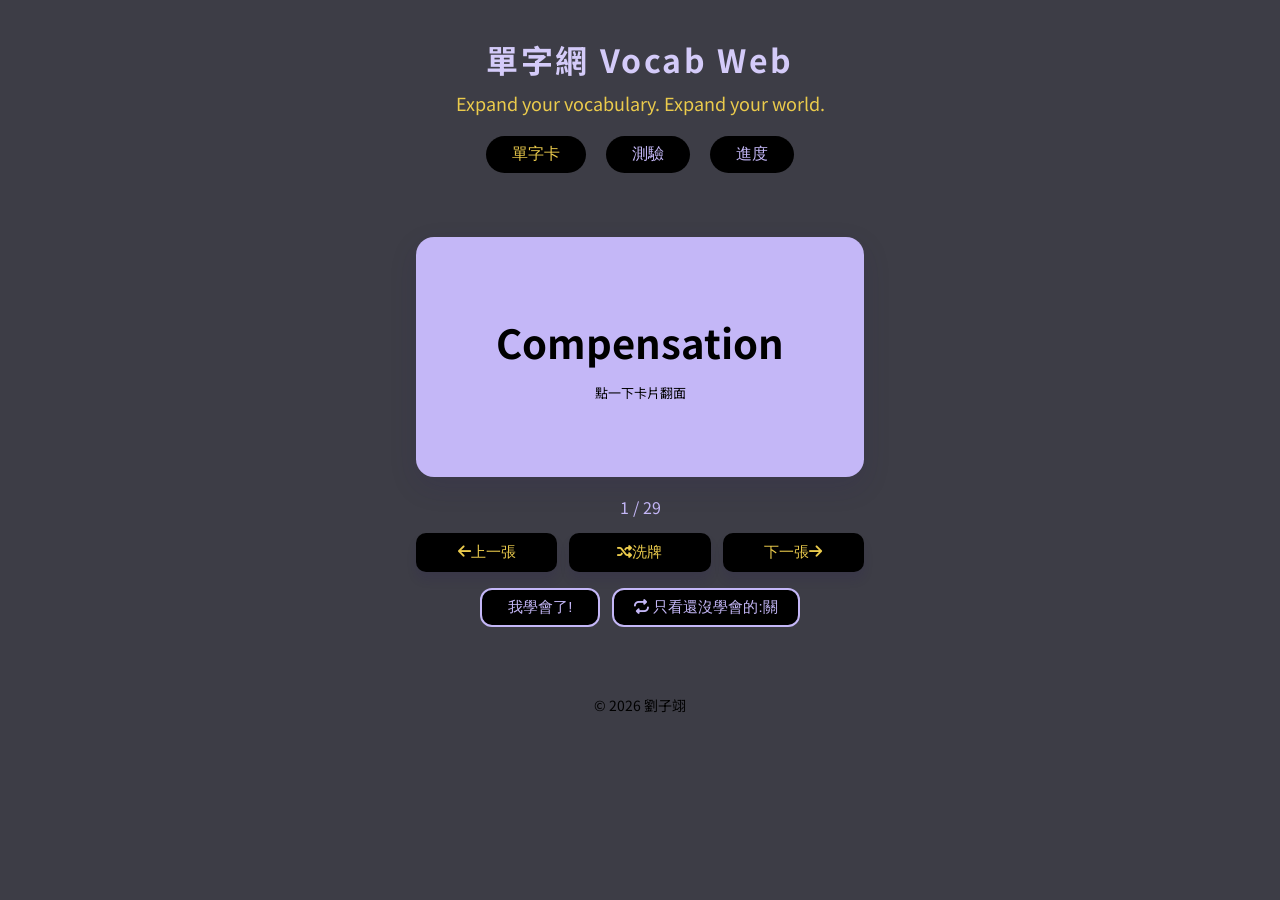
==== index.html @ 79221f8d "index" ====
<!DOCTYPE html>
<html lang="zh-Hant">
<head>
    <meta charset="UTF-8">
    <meta name="viewport" content="width=device-width, initial-scale=1.0">
    <title>vocabWeb | 英文單字學習網站</title>
    <link href="https://fonts.googleapis.com/css2?family=Noto+Sans+TC:wght@100..900&amp;family=Noto+Sans:ital,wght@0,100..900;1,100..900&amp;display=swap" rel="stylesheet">
    <link rel="stylesheet" href="style.css">
    <link rel="stylesheet" href="https://cdnjs.cloudflare.com/ajax/libs/font-awesome/6.5.2/css/all.min.css">
</head>

<body>
    <header>
        <h1>單字網 Vocab Web</h1>
        <p class="slogan">Expand your vocabulary. Expand your world.</p>
        <nav class="tab">
            <button class="tab-btn tab-btn-active" data-tab="card">單字卡</button>
            <button class="tab-btn" data-tab="quiz">測驗</button>
            <button class="tab-btn" data-tab="progress">進度</button>
        </nav>
    </header>
    <main>
        <section class="page active" id="card">
            <div class="flashcard" id="flashcard"> 
                <div class="card-inner">
                    <div class="card-face card-front">
                        <p class="en" id="cardWord">載入中...</p>
                        <p class="hint">點一下卡片翻面</p>
                    </div>
                    <div class="card-face card-back">
                        <p class="zh" id="cardMeaning"></p>
                        <p class="example" id="cardExample">,</p>
                    </div>
                </div>
            </div>
            <p class="counter" id="cardCounter"></p>
            <div class="ctrl">
                <button id="prevBtn" class="ctrlBtn"><i class="fa-solid fa-arrow-left"></i>上一張</button>
                <button id="shuffleBtn" class="ctrlBtn"><i class="fa-solid fa-shuffle"></i>洗牌</button>
                <button id="nextBtn" class="ctrlBtn">下一張<i class="fa-solid fa-arrow-right"></i></button>  
            </div>

            <div class="learn">
                <button id="learnBtn" class="learn-btn">我學會了!</button>
                <button id="reviewModeBtn" class="learn-btn"><i class="fa-solid fa-repeat"></i> 只看還沒學會的:關</button> 

            </div>
            

        </section>
        
        <section class="page" id="quiz">
            
            <div id="quizStart" class="quiz-start">
                <select id="modeSelect" class="mode-select">
                    <option value="enToZh" class="mode">英翻中</option>
                    <option value="zhToEn" class="mode">中翻英</option>
                    <option value="random" class="mode">隨機</option>
                </select>

                <p class="quiz-intro">每輪10題, 選出正確的意思</p>
                <button id="startQuizBtn" class="big-btn">開始測驗</button>
            </div>

            <div class="hidden" id="quizMain">
                <p id="quizInfo" class="quiz-info"></p>
                <p id="question" class="question"></p>

                <div id="options"></div>
                <button id="nextQBtn" class="big-btn hidden">下一題<i class="fa-solid fa-arrow-right"></i></button>
            </div>
            <div class="hidden" id="quizEnd">
                <h2>測驗結束!</h2>
                <p id="finalScore" class="final-score"></p>
                <p id="finalMsg"></p>
                <button id="restartBtn" class="big-btn">再玩一次</button>
            </div>

        </section>

        <section class="page" id="progress">
            <h2 class="progress-title">我的學習進度</h2>
            <div class="progress-bar">
                <div class="progress-fill" id="progressFill"></div>
            </div>
            <p class="progress-text" id="progressText"></p>
            <h3 class="list-title">已學會的單字</h3>
            <ul class="learned-list" id="learnedList"></ul> 
            <button class="reset-btn" id="resetBtn">清除所有紀錄</button>
        </section>

    </main>

    <footer class="end">© 2026 劉子翊</footer>

    <script src="words.js"></script>
    <script src="app.js"></script>
    <script src="quiz.js"></script>
    <script src="process.js"></script>

</body>
</body>
</html>
---- style.css ----
:root {
    --main: #c4b7f7;
    --accent: #ebcb4c;
    --bg: #3d3d46;
    --text: #000;
}

* {
    box-sizing: border-box;
    margin: 0px;
    padding: 0px;
}

body {
    font-family: "Noto Sans TC", sans-serif;
    background-color: var(--bg);
    color: var(--main);
    min-height: 100vh;
}

header {
    text-align: center;
    padding: 36px;
}

header h1 {
    color: #d4cbf9;
    letter-spacing: .08em;
}

.slogan{
    color: var(--accent);
    font-size: 18px;
    margin-top: 8px;
}

.tab {
    display: flex;
    justify-content: center;
    gap: 20px;
    margin-top: 20px;
}

.tab-btn {
    padding: 8px 26px;
    font-size: 16px;
    border: none;
    border-radius: 999px;
    background-color: var(--text);
    color: var(--main);
    cursor: pointer;
    transition: all .5s ease;
}

.tab-btn-active {
    background-color: var(--text);
    color: var(--accent);
}

.page  {
    display: none;
    max-width: 480px;
    margin: 28px auto;
    padding: 0 16px;
}

.page.active{
    display: block;
}

.sub-text {
    text-align: center;
    color: var(--text);
    padding: 60px 0;
}

.flashcard {
    perspective: 1000px;
    cursor: pointer;
}

.card-inner {
    position: relative;
    height: 240px;
    transform-style: preserve-3d;
    transition: transform .6s;
}

.flashcard.flipped .card-inner {
    transform: rotateX(180deg);
}

.card-face {
    position: absolute;
    inset: 0;
    backface-visibility: hidden;
    display: flex;
    flex-direction: column;
    justify-content: center;
    align-items: center;
    gap: 12px;
    padding: 24px;
    border-radius: 18px;
    box-shadow: 0 10px 28px rgba(41, 30, 95, 0.14);
}


.card-front {
    background-color: var(--main);
}

.card-back {
    background-color: var(--text);
    color: var(--main);
    transform: rotateX(180deg);
}

.en {
    font-size: 40px;
    font-weight: 700;
    color: var(--text);
}

.hint {
    font-size: 13px;
    color: var(--text);
}

.zh {
    font-size: 30px;
    font-weight: 700;
}

.example {
    font-size: 15px;
    color: var(--main);
    text-align: center;
    line-height: 1.8;
}

.counter {
    text-align: center;
    color: var(--main);
    margin-top: 18px;
}

.ctrl {
    display: flex;
    justify-content: center;
    gap: 12px;
    margin-top: 14px;
    display: grid;
    grid-template-columns: repeat(3, 1fr);
}

.ctrlBtn {
    padding: 10px 20px;
    font-size: 15px;
    border: none;
    border-radius: 10px;
    background-color: var(--text);
    color: var(--accent);
    cursor: pointer;
    box-shadow: 0 8px 10px rgba(41, 30, 95, 0.14);
    transition: transform .15s;
}

.ctrlBtn:hover {
    transform: translateY(-2px);
}

.learn {
    display: flex;
    justify-content: center;
    align-items: center;
    gap: 12px;
    margin-top: 16px;
}
.learn-btn {
    min-width: 120px;
    display: inline-block;
    white-space: nowrap;
    width: fit-content;
    padding: 8px 20px;
    font-size: 15px;
    border: 2px solid var(--main);
    border-radius: 12px;
    background-color: var(--text);
    color: var(--main);
    cursor: pointer;
    transition: all .25s ease;
    
}

.learn-btn:hover {
    transform: translateY(-2px);
}




.hidden {
    display: none;
}

.quiz-start {
    padding: 60px;
    background: linear-gradient(var(--main) 20%, #8c88ae 80%);
        border-radius: 12px;
}

.quiz-intro {
    text-align: center;
    color: var(--text);
    margin: 10px 0;
}

.mode-select {
    background-color: #333;
    color: var(--accent);
    padding: 8px 8px;
    margin-bottom: 10px;
    width: fit-content;
    margin-left: -20px;

}

select{
    color: var(--main);
}

/* select option:hover, select option:focus {
    color: var(--main);
} */

.quiz-info {
    text-align: center;
    color: var(--text);
    font-size: 14px;
}



.question {
    text-align: center;
    font-size: 40px;
    font-weight: 700;
    color: var(--main);
    margin: 18px 0 24px;
}

#options {
    display: grid;
    gap: 12px;
}

.option {
    padding: 14px 18px;
    font-size: 18px;
    text-align: left;

    background-color: var(--text);
    color: var(--accent);
    border: 2px solid var(--bg);
    border-radius: 12px;
    cursor: pointer;
    transition: all .2s;
}

.option:hover{
    border-color: var(--text);
}

.option.correct {
    background-color: #0a1900;
    border-color: green;
    color: var(--accent);
}

.option.wrong {
    background-color: #140000;
    border-color: rgb(213, 139, 139);
    color: var(--accent);
}

.big-btn {
    display: block;
    margin: 24px auto 0;
    padding: 12px 40px;
    font-size: 16px;
    border: none;
    border-radius: 999px;
    background-color: var(--text);
    color: var(--accent);
    cursor: pointer;
    transition: transform 0.2s ease;
}

.big-btn:hover {
    background-color: var(--accent);
    color: var(--text);
    transform: translateY(-2px);
}

.final-score {
    text-align: center;
    font-size: 40px;
    font-weight: 700;
    color: var(--accent);
}

#quizEnd h2, #quizEnd p {
    text-align: center;
}



.progress-title {
    text-align: center;
    margin-bottom: 18px;
    font-size: 30px;
    color: var(--main);
}

.progress-bar {
    height: 20px;
    background-color: var(--text);
    border-radius: 999px;
    margin-bottom: 20px;
    overflow: hidden;
}

.progress-fill {
    height: 100%;
    width: 0%;
    background-color: var(--main);
    border-radius: 999px;
    transition: width .6s ease;

}

.progress-text {
    text-align: center;
    color: var(--accent);
    margin-bottom: 10px;
}

.list-title {
    color: var(--accent);
    margin: 24px 0;
}

.learned-list {
    list-style: none;
    display: flex;
    flex-wrap: wrap;
    gap: 8px;
}

.learned-list li {
    background-color: var(--accent);
    color: var(--text);
    border: 2px solid var(--main);
    padding: 4px 14px;
    border-radius: 999px;
    font-size: 14px;
}

.reset-btn {
    display: block;
    margin: 28px auto 0;
    padding: 8px 20px;
    font-size: 14px;
    border: 2px solid var(--main);
    border-radius: 8px;
    background-color: var(--text);
    color: var(--main);
    cursor: pointer;
}



footer {
    text-align: center;
    color: var(--text);
    font-size: 14px;
    padding: 40px 0 24px;
}
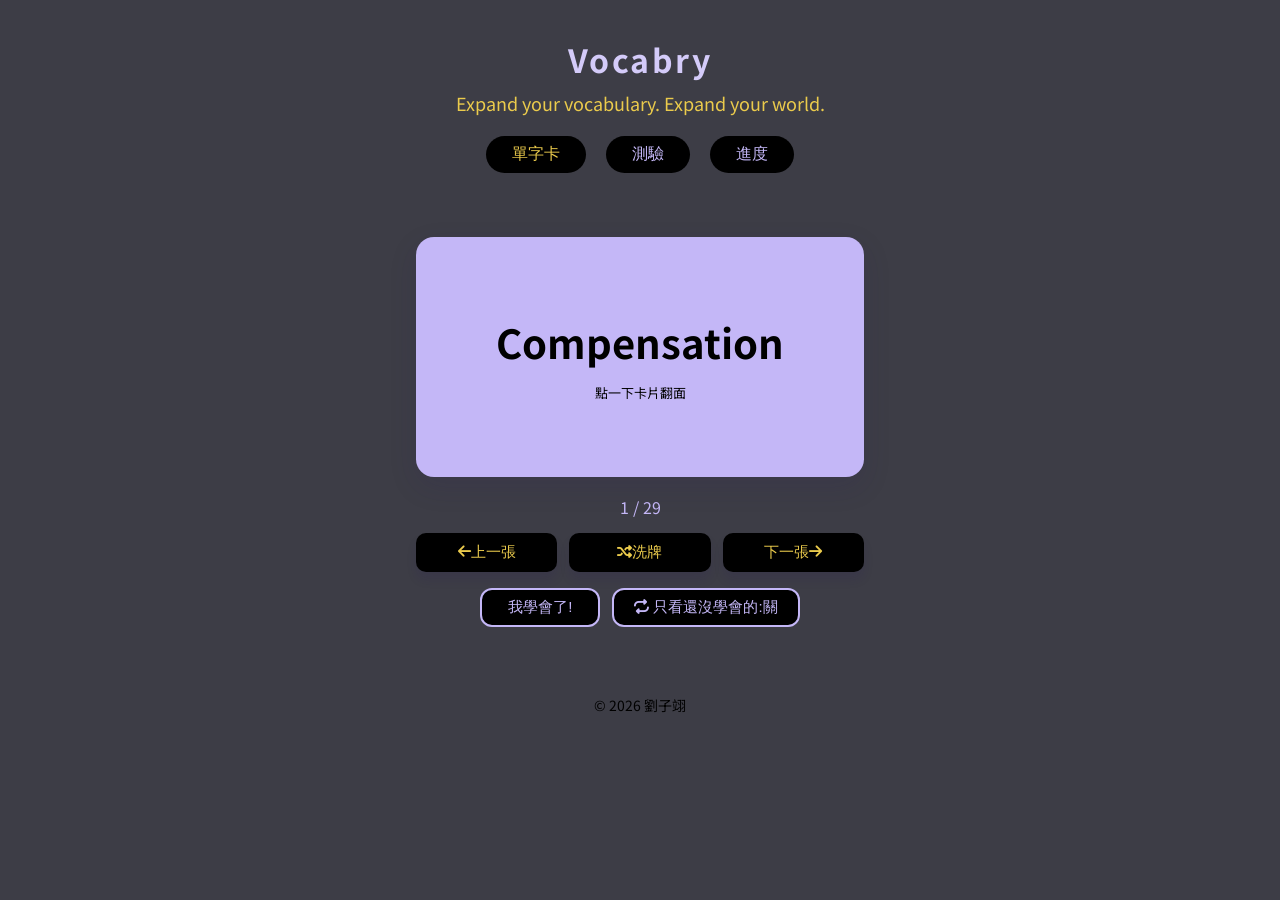
==== commit d9618b8a: "改名稱" ====
--- a/index.html
+++ b/index.html
@@ -11,7 +11,7 @@
 
 <body>
     <header>
-        <h1>單字網 Vocab Web</h1>
+        <h1>Vocabry</h1>
         <p class="slogan">Expand your vocabulary. Expand your world.</p>
         <nav class="tab">
             <button class="tab-btn tab-btn-active" data-tab="card">單字卡</button>
@@ -43,7 +43,6 @@
             <div class="learn">
                 <button id="learnBtn" class="learn-btn">我學會了!</button>
                 <button id="reviewModeBtn" class="learn-btn"><i class="fa-solid fa-repeat"></i> 只看還沒學會的:關</button> 
-
             </div>
             
 
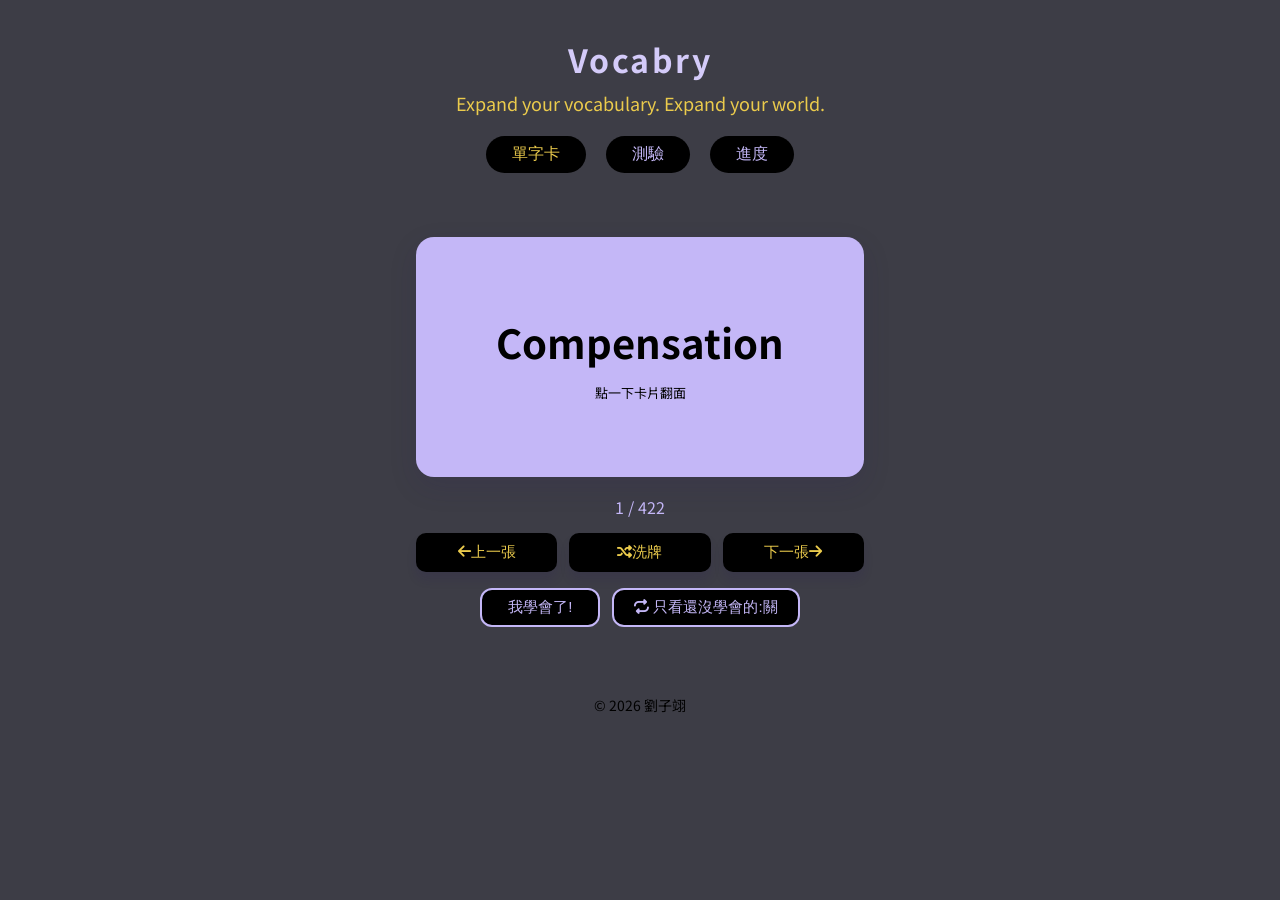
==== commit f567ac71: "增加單字/選擇題數" ====
--- a/index.html
+++ b/index.html
@@ -51,13 +51,29 @@
         <section class="page" id="quiz">
             
             <div id="quizStart" class="quiz-start">
-                <select id="modeSelect" class="mode-select">
-                    <option value="enToZh" class="mode">英翻中</option>
-                    <option value="zhToEn" class="mode">中翻英</option>
-                    <option value="random" class="mode">隨機</option>
-                </select>
+                <div class="quiz-options">
+                    <select id="modeSelect" class="mode-select">
+                        <option value="enToZh" class="mode">英翻中</option>
+                        <option value="zhToEn" class="mode">中翻英</option>
+                        <option value="random" class="mode">隨機</option>
+                    </select>
 
-                <p class="quiz-intro">每輪10題, 選出正確的意思</p>
+                    <select id="countSelect" class="count-select">
+                        <option value="10q" class="mode">10題</option>
+                        <option value="20q" class="mode">20題</option>
+                        <option value="30q" class="mode">30題</option>
+                        <option value="40q" class="mode">40題</option>
+                        <option value="50q" class="mode">50題</option>
+                        <option value="60q" class="mode">60題</option>
+                        <option value="70q" class="mode">70題</option>
+                        <option value="80q" class="mode">80題</option>
+                        <option value="90q" class="mode">90題</option>
+                        <option value="100q" class="mode">100題</option>
+                    </select>
+
+                </div>
+
+                <p class="quiz-intro">Time to quiz yourself!</p>
                 <button id="startQuizBtn" class="big-btn">開始測驗</button>
             </div>
 
--- a/style.css
+++ b/style.css
@@ -206,28 +206,45 @@
 .quiz-start {
     padding: 60px;
     background: linear-gradient(var(--main) 20%, #8c88ae 80%);
-        border-radius: 12px;
+    border-radius: 12px;
 }
 
 .quiz-intro {
     text-align: center;
     color: var(--text);
-    margin: 10px 0;
+    margin:20px 0;
+}
+
+.quiz-options {
+    display: flex;
+    text-align: center;
+    justify-content: center;
+    gap: 20px;
 }
 
 .mode-select {
-    background-color: #333;
-    color: var(--accent);
+    background-color: var(--text);
+    color: var(--main);
     padding: 8px 8px;
-    margin-bottom: 10px;
+    /* margin-bottom: 10px; */
     width: fit-content;
-    margin-left: -20px;
-
-}
-
-select{
-    color: var(--main);
-}
+    /* margin-left: -20px; */
+
+}
+
+.count-select {
+    background-color: var(--text);
+    color: var(--main);
+    padding: 8px 8px;
+    /* margin-bottom: 10px; */
+    width: fit-content;
+    /* margin-left: -20px; */
+
+}
+
+/* select{
+    color: var(--main);
+} */
 
 /* select option:hover, select option:focus {
     color: var(--main);
@@ -285,7 +302,7 @@
 
 .big-btn {
     display: block;
-    margin: 24px auto 0;
+    margin: 32px auto 0;
     padding: 12px 40px;
     font-size: 16px;
     border: none;
@@ -341,12 +358,13 @@
 
 .progress-text {
     text-align: center;
-    color: var(--accent);
+    color: var(--main);
     margin-bottom: 10px;
 }
 
 .list-title {
     color: var(--accent);
+    text-align: center;
     margin: 24px 0;
 }
 
@@ -358,9 +376,9 @@
 }
 
 .learned-list li {
-    background-color: var(--accent);
-    color: var(--text);
-    border: 2px solid var(--main);
+    background-color: var(--main);
+    color: var(--text);
+    border: 2px solid var(--text);
     padding: 4px 14px;
     border-radius: 999px;
     font-size: 14px;
@@ -371,14 +389,16 @@
     margin: 28px auto 0;
     padding: 8px 20px;
     font-size: 14px;
-    border: 2px solid var(--main);
+    border: 2px solid var(--accent);
     border-radius: 8px;
     background-color: var(--text);
-    color: var(--main);
-    cursor: pointer;
-}
-
-
+    color: var(--accent);
+    cursor: pointer;
+}
+
+.reset-btn:hover {
+    transform: translateY(-2px);
+}
 
 footer {
     text-align: center;
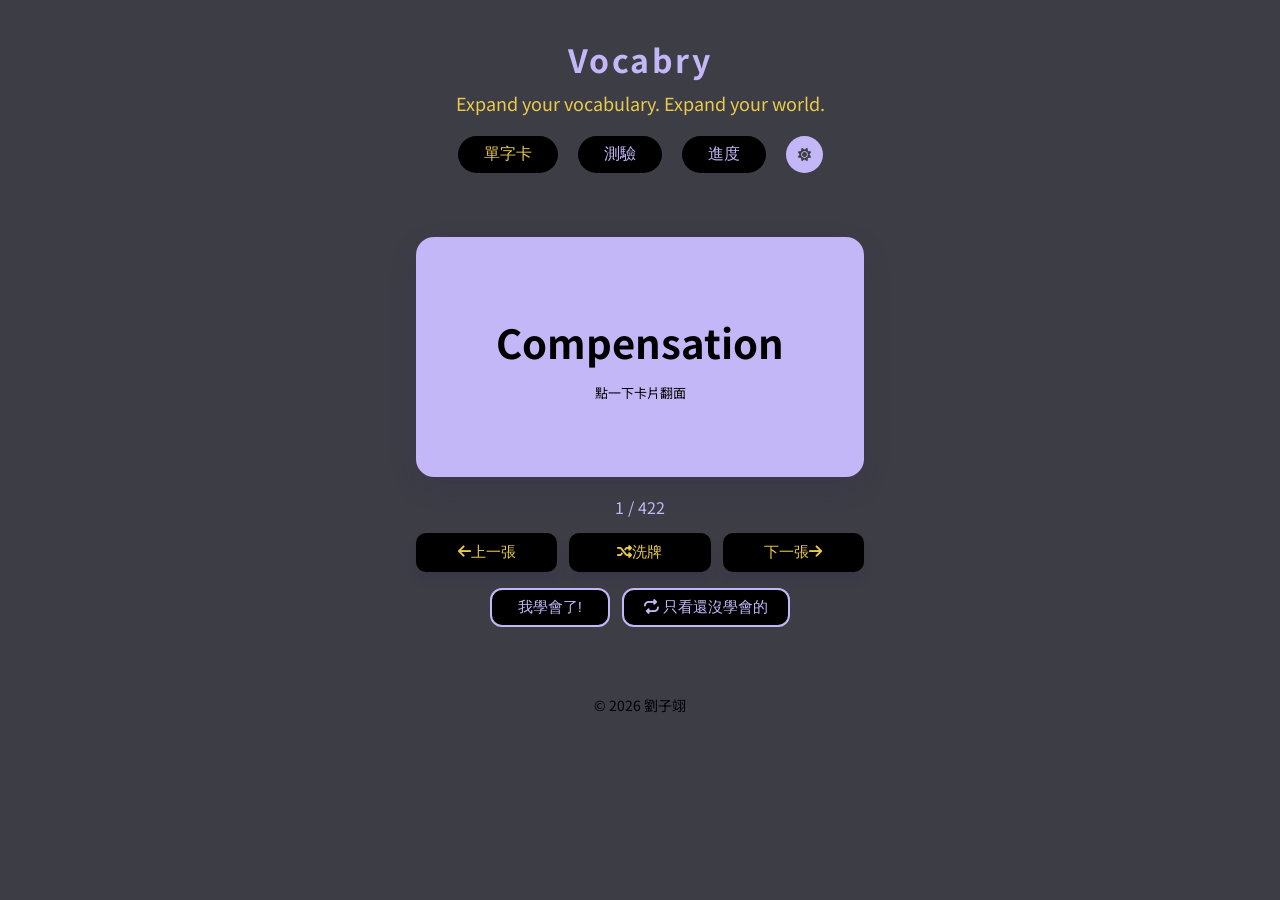
==== commit ef44e27e: "淺色模式" ====
--- a/index.html
+++ b/index.html
@@ -17,6 +17,7 @@
             <button class="tab-btn tab-btn-active" data-tab="card">單字卡</button>
             <button class="tab-btn" data-tab="quiz">測驗</button>
             <button class="tab-btn" data-tab="progress">進度</button>
+            <button id="darkLightBtn" class="dark-light"><i class="fa-solid fa-sun"></i></button>
         </nav>
     </header>
     <main>
@@ -42,7 +43,7 @@
 
             <div class="learn">
                 <button id="learnBtn" class="learn-btn">我學會了!</button>
-                <button id="reviewModeBtn" class="learn-btn"><i class="fa-solid fa-repeat"></i> 只看還沒學會的:關</button> 
+                <button id="reviewModeBtn" class="learn-btn"><i class="fa-solid fa-repeat"></i> 只看還沒學會的</button> 
             </div>
             
 
--- a/style.css
+++ b/style.css
@@ -14,24 +14,37 @@
 body {
     font-family: "Noto Sans TC", sans-serif;
     background-color: var(--bg);
-    color: var(--main);
+    color: var(--text);
     min-height: 100vh;
 }
 
+body.light-mode {
+    background-color: #c1c1c5;
+    color: var(--text);
+}
+
 header {
     text-align: center;
     padding: 36px;
 }
 
 header h1 {
-    color: #d4cbf9;
+    color: var(--main);
     letter-spacing: .08em;
+}
+
+body.light-mode header h1 {
+    color: #786dd7;
 }
 
 .slogan{
     color: var(--accent);
     font-size: 18px;
     margin-top: 8px;
+}
+
+body.light-mode .slogan{
+    color: #f0980c;
 }
 
 .tab {
@@ -49,12 +62,30 @@
     background-color: var(--text);
     color: var(--main);
     cursor: pointer;
-    transition: all .5s ease;
-}
+}
+
 
 .tab-btn-active {
     background-color: var(--text);
     color: var(--accent);
+}
+
+body.light-mode .tab-btn-active {
+    color: #f0980c;
+}
+
+.dark-light {
+    padding: 0 12px;
+    background-color: var(--main);
+    color: var(--bg);
+    border: none;
+    border-radius: 999px;
+    cursor: pointer;
+}
+
+body.light-mode .dark-light {
+    background-color: #786dd7;
+    color: var(--text);
 }
 
 .page  {
@@ -109,10 +140,18 @@
     background-color: var(--main);
 }
 
+body.light-mode .card-front {
+    background-color: #786dd7;
+}
+
 .card-back {
     background-color: var(--text);
     color: var(--main);
     transform: rotateX(180deg);
+}
+
+body.light-mode .card-back {
+    color: #786dd7;
 }
 
 .en {
@@ -138,10 +177,18 @@
     line-height: 1.8;
 }
 
+body.light-mode .example {
+    color: #786dd7;
+}
+
 .counter {
     text-align: center;
     color: var(--main);
     margin-top: 18px;
+}
+
+body.light-mode .counter {
+    color: #786dd7;
 }
 
 .ctrl {
@@ -165,6 +212,10 @@
     transition: transform .15s;
 }
 
+body.light-mode .ctrlBtn {
+    color: #f0980c;
+}
+
 .ctrlBtn:hover {
     transform: translateY(-2px);
 }
@@ -176,6 +227,7 @@
     gap: 12px;
     margin-top: 16px;
 }
+
 .learn-btn {
     min-width: 120px;
     display: inline-block;
@@ -198,7 +250,6 @@
 
 
 
-
 .hidden {
     display: none;
 }
@@ -209,6 +260,10 @@
     border-radius: 12px;
 }
 
+body.light-mode .quiz-start {
+    background: linear-gradient(#9890d8 20%, #786dd7 80%);
+}
+
 .quiz-intro {
     text-align: center;
     color: var(--text);
@@ -232,6 +287,7 @@
 
 }
 
+
 .count-select {
     background-color: var(--text);
     color: var(--main);
@@ -266,6 +322,10 @@
     margin: 18px 0 24px;
 }
 
+body.light-mode .question {
+    color: #786dd7;
+}
+
 #options {
     display: grid;
     gap: 12px;
@@ -275,7 +335,6 @@
     padding: 14px 18px;
     font-size: 18px;
     text-align: left;
-
     background-color: var(--text);
     color: var(--accent);
     border: 2px solid var(--bg);
@@ -284,9 +343,14 @@
     transition: all .2s;
 }
 
+body.light-mode .option {
+    color: #f0980c;
+}
+
 .option:hover{
     border-color: var(--text);
 }
+
 
 .option.correct {
     background-color: #0a1900;
@@ -294,10 +358,18 @@
     color: var(--accent);
 }
 
+body.light-mode .option.option.correct {
+    background-color: #132e01;
+}
+
 .option.wrong {
     background-color: #140000;
     border-color: rgb(213, 139, 139);
     color: var(--accent);
+}
+
+body.light-mode .option.option.wrong {
+    background-color: #4a0101;
 }
 
 .big-btn {
@@ -313,12 +385,21 @@
     transition: transform 0.2s ease;
 }
 
+body.light-mode .big-btn {
+    color: #f0980c;
+}
+
 .big-btn:hover {
     background-color: var(--accent);
     color: var(--text);
     transform: translateY(-2px);
 }
 
+body.light-mode .big-btn:hover {
+    background-color: #f0980c;
+    color: var(--text);
+}
+
 .final-score {
     text-align: center;
     font-size: 40px;
@@ -326,6 +407,10 @@
     color: var(--accent);
 }
 
+body.light-mode .final-score {
+    color: #f0980c;
+}
+
 #quizEnd h2, #quizEnd p {
     text-align: center;
 }
@@ -337,6 +422,10 @@
     margin-bottom: 18px;
     font-size: 30px;
     color: var(--main);
+}
+
+body.light-mode .progress-title {
+    color: #786dd7;
 }
 
 .progress-bar {
@@ -356,16 +445,28 @@
 
 }
 
+body.light-mode .progress-fill {
+    color: #786dd7;
+}
+
 .progress-text {
     text-align: center;
     color: var(--main);
     margin-bottom: 10px;
 }
 
+body.light-mode .progress-text {
+    color: #786dd7;
+}
+
 .list-title {
     color: var(--accent);
     text-align: center;
     margin: 24px 0;
+}
+
+body.light-mode .list-title {
+    color: #f0980c;
 }
 
 .learned-list {
@@ -376,7 +477,7 @@
 }
 
 .learned-list li {
-    background-color: var(--main);
+    background-color: #786dd7;
     color: var(--text);
     border: 2px solid var(--text);
     padding: 4px 14px;
@@ -400,6 +501,11 @@
     transform: translateY(-2px);
 }
 
+body.light-mode .reset-btn {
+    color: #f0980c;
+    border: 2px solid #f0980c;
+}
+
 footer {
     text-align: center;
     color: var(--text);
